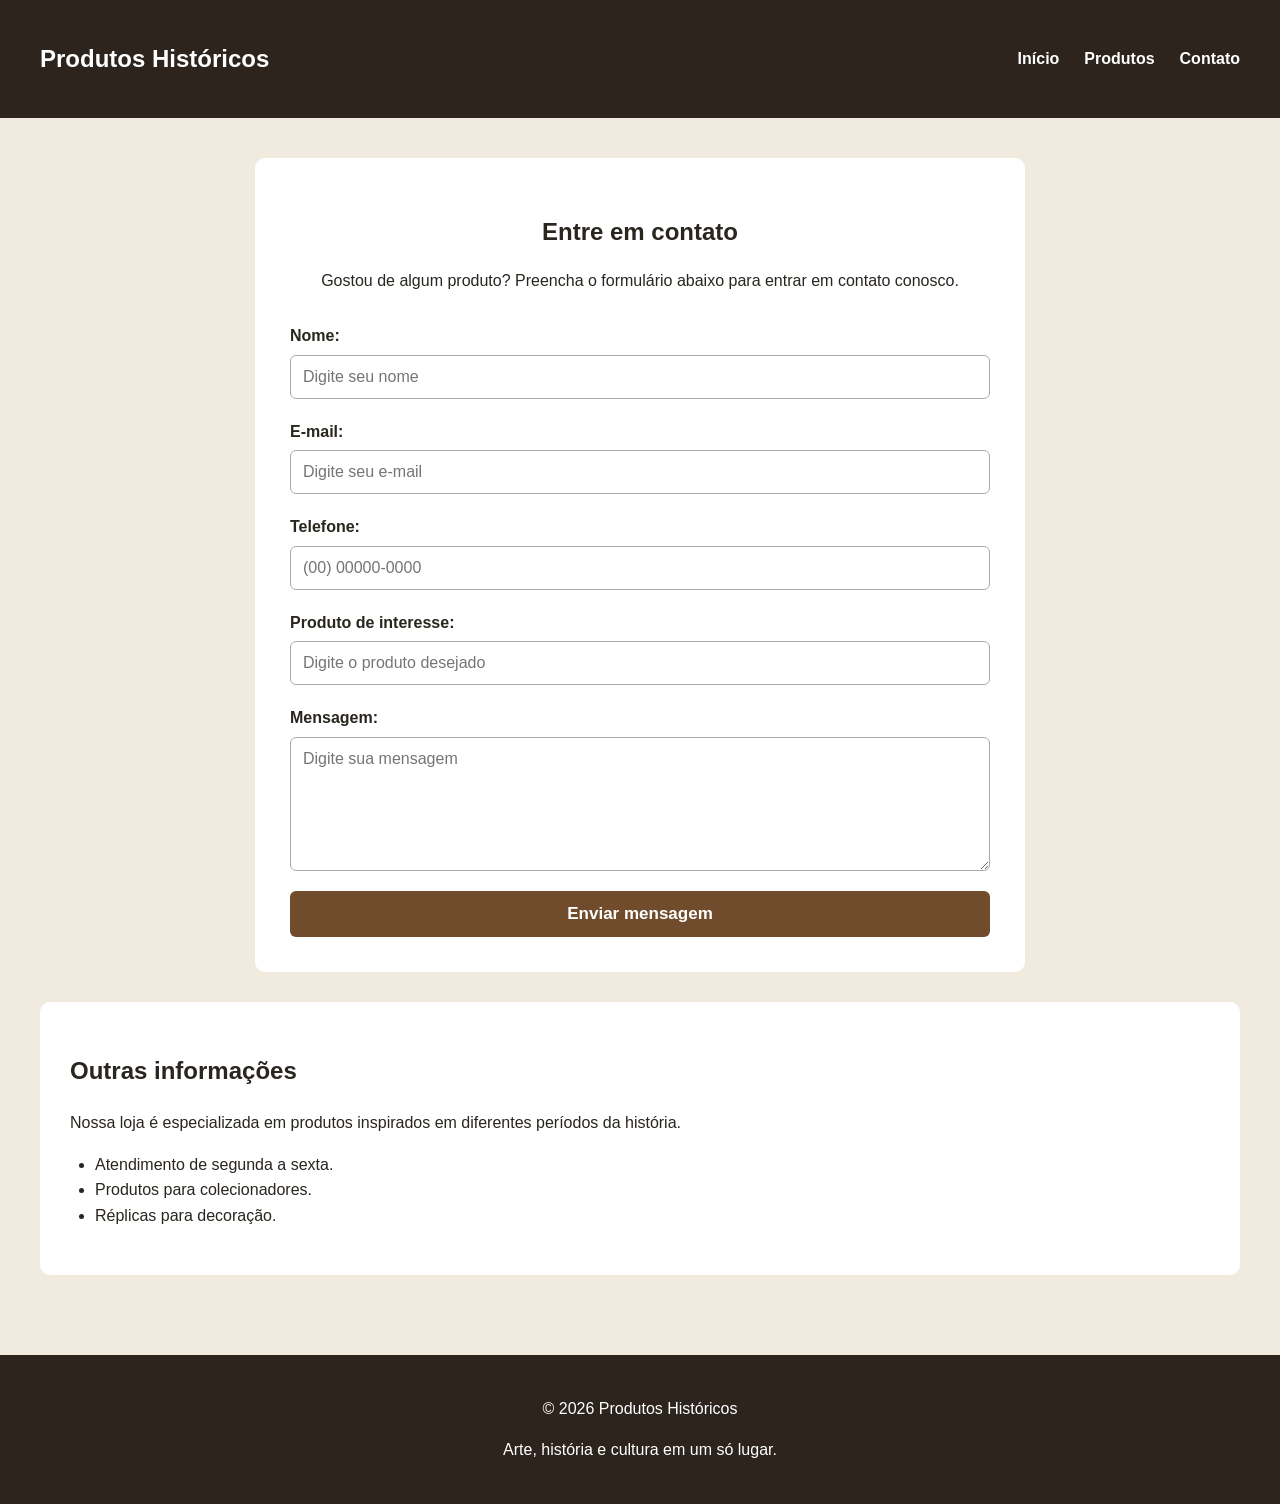
==== pages/contato.html @ 8c6204e8 "." ====
<!DOCTYPE html>

<html lang="pt-br">

<head>
    <meta charset="UTF-8">
    <meta name="viewport" content="width=device-width, initial-scale=1.0">

<title>Produtos Históricos - Contato</title>

<link rel="stylesheet" href="../style/style.css">

</head>

<body>

<header>

    <nav class="menu">

        <h2>Produtos Históricos</h2>

        <ul>
            <li><a href="index.html">Início</a></li>
            <li><a href="produto.html">Produtos</a></li>
            <li><a href="contato.html">Contato</a></li>
        </ul>

    </nav>

</header>


<main>

    <section class="contato">

        <h1>Entre em contato</h1>

        <p>
            Gostou de algum produto? Preencha o formulário
            abaixo para entrar em contato conosco.
        </p>


        <form>

            <div class="campo">

                <label for="nome">
                    Nome:
                </label>

                <input
                    type="text"
                    id="nome"
                    name="nome"
                    placeholder="Digite seu nome"
                    required>

            </div>


            <div class="campo">

                <label for="email">
                    E-mail:
                </label>

                <input
                    type="email"
                    id="email"
                    name="email"
                    placeholder="Digite seu e-mail"
                    required>

            </div>


            <div class="campo">

                <label for="telefone">
                    Telefone:
                </label>

                <input
                    type="tel"
                    id="telefone"
                    name="telefone"
                    placeholder="(00) 00000-0000"
                    required>

            </div>


            <div class="campo">

                <label for="produto">
                    Produto de interesse:
                </label>

                <input
                    type="text"
                    id="produto"
                    name="produto"
                    placeholder="Digite o produto desejado"
                    required>

            </div>


            <div class="campo">

                <label for="mensagem">
                    Mensagem:
                </label>

                <textarea
                    id="mensagem"
                    name="mensagem"
                    placeholder="Digite sua mensagem"
                    rows="6"
                    required></textarea>

            </div>


            <button type="submit">
                Enviar mensagem
            </button>

        </form>

    </section>


    <section class="informacoes-contato">

        <h2>Outras informações</h2>

        <p>
            Nossa loja é especializada em produtos
            inspirados em diferentes períodos da história.
        </p>

        <ul>
            <li>Atendimento de segunda a sexta.</li>
            <li>Produtos para colecionadores.</li>
            <li>Réplicas para decoração.</li>
        </ul>

    </section>

</main>


<footer>

    <p>© 2026 Produtos Históricos</p>

    <p>
        Arte, história e cultura em um só lugar.
    </p>

</footer>

</body>

</html>
---- style/style.css ----
body {
font-family: Arial, sans-serif;
background-color: #f1eadf;
color: #29251f;
line-height: 1.6;
box-sizing: border-box;
margin: 0;
padding: 0;
}

header {
background-color: #2d241d;
color: white;
}

.menu {
max-width: 1200px;
margin: auto;
padding: 20px;

display: flex;
align-items: center;
justify-content: space-between;

}

.menu h2 {
font-size: 24px;
}

.menu ul {
list-style: none;

display: flex;
gap: 25px;

}

.menu a {
color: white;
text-decoration: none;
font-weight: bold;
}

.menu a:hover {
text-decoration: underline;
}

main {
max-width: 1200px;
margin: auto;
padding: 40px 20px;
}

.apresentacao {
text-align: center;
padding: 60px 20px;
margin-bottom: 40px;
background-color: #d6c2a8;
border-radius: 12px;
}

.apresentacao h1 {
font-size: 42px;
margin-bottom: 15px;
}

.apresentacao p {
max-width: 700px;
margin: 0 auto 25px;
}

.botao {
display: inline-block;
margin-top: 15px;
padding: 10px 20px;
background-color: #704c2c;
color: white;

text-decoration: none;
border-radius: 6px;
font-weight: bold;

}

.botao:hover {
background-color: #4e341f;
}

.produtos {
margin-bottom: 50px;
}

.produtos h2 {
text-align: center;
margin-bottom: 30px;
font-size: 30px;
}

.grade-produtos {
display: grid;
grid-template-columns: repeat(4, 1fr);
gap: 25px;

}

.produto {
background-color: white;
padding: 20px;
border-radius: 10px;

box-shadow: 0 3px 10px rgba(0, 0, 0, 0.15);
display: flex;
flex-direction: column;


}

.produto img {
width: 100%;
height: 190px;
object-fit: contain;
margin-bottom: 15px;

}

.produto h3 {
margin-bottom: 10px;
}

.produto p {
margin-bottom: 10px;
}

.preco {
display: block;
font-size: 22px;
font-weight: bold;
color: #704c2c;
margin-top: auto;

}

.sobre {
background-color: #ffffff;
padding: 30px;
border-radius: 10px;
margin-bottom: 30px;

}

.sobre h2 {
margin-bottom: 15px;
}

.sobre ul {
padding-left: 25px;
}

.detalhes h1 {
text-align: center;
margin-bottom: 40px;
font-size: 36px;
}

.produto-detalhes {
display: grid;
grid-template-columns: 1fr 1fr;
gap: 50px;
background-color: white;
padding: 30px;
border-radius: 10px;

}

.produto-detalhes img {
width: 100%;
height: 400px;
object-fit: contain;

}

.informacoes h2,
.informacoes h3 {
margin-bottom: 15px;
}

.informacoes p {
margin-bottom: 15px;
}

.informacoes ul {
padding-left: 25px;
margin-bottom: 20px;
}

.historia,
.outros-produtos {
background-color: white;
padding: 30px;
margin-top: 30px;
border-radius: 10px;

}

.historia h2,
.outros-produtos h2 {
margin-bottom: 15px;
}

.outros-produtos ul {
padding-left: 25px;
}

.contato {
max-width: 700px;
margin: 0 auto;
background-color: white;
padding: 35px;
border-radius: 10px;

}

.contato h1 {
text-align: center;
margin-bottom: 10px;
}

.contato > p {
text-align: center;
margin-bottom: 30px;
}

.campo {
display: flex;
flex-direction: column;
margin-bottom: 20px;

}

.campo label {
margin-bottom: 6px;
font-weight: bold;
}

.campo input,
.campo textarea {
font-family: Arial, sans-serif;
padding: 12px;
border: 1px solid #aaa;
border-radius: 6px;
font-size: 16px;

}

.campo input:focus,
.campo textarea:focus {
outline: 2px solid #704c2c;
}

button {
width: 100%;
padding: 13px;
border: none;
border-radius: 6px;
background-color: #704c2c;
color: white;
font-size: 17px;
font-weight: bold;
cursor: pointer;

}

button:hover {
background-color: #4e341f;
}

.informacoes-contato {
background-color: white;
padding: 30px;
margin-top: 30px;
border-radius: 10px;

}

.informacoes-contato ul {
padding-left: 25px;
}

footer {
background-color: #2d241d;
color: white;
text-align: center;
padding: 25px;
margin-top: 40px;

}

@media (max-width: 900px) {
.grade-produtos {
    grid-template-columns: repeat(2, 1fr);
}

.produto-detalhes {
    grid-template-columns: 1fr;
}

}

@media (max-width: 600px) {

.menu {
    flex-direction: column;
    gap: 15px;
}

.menu ul {
    flex-direction: column;
    text-align: center;
    gap: 10px;
}

.apresentacao h1 {
    font-size: 30px;
}

.grade-produtos {
    grid-template-columns: 1fr;
}

}
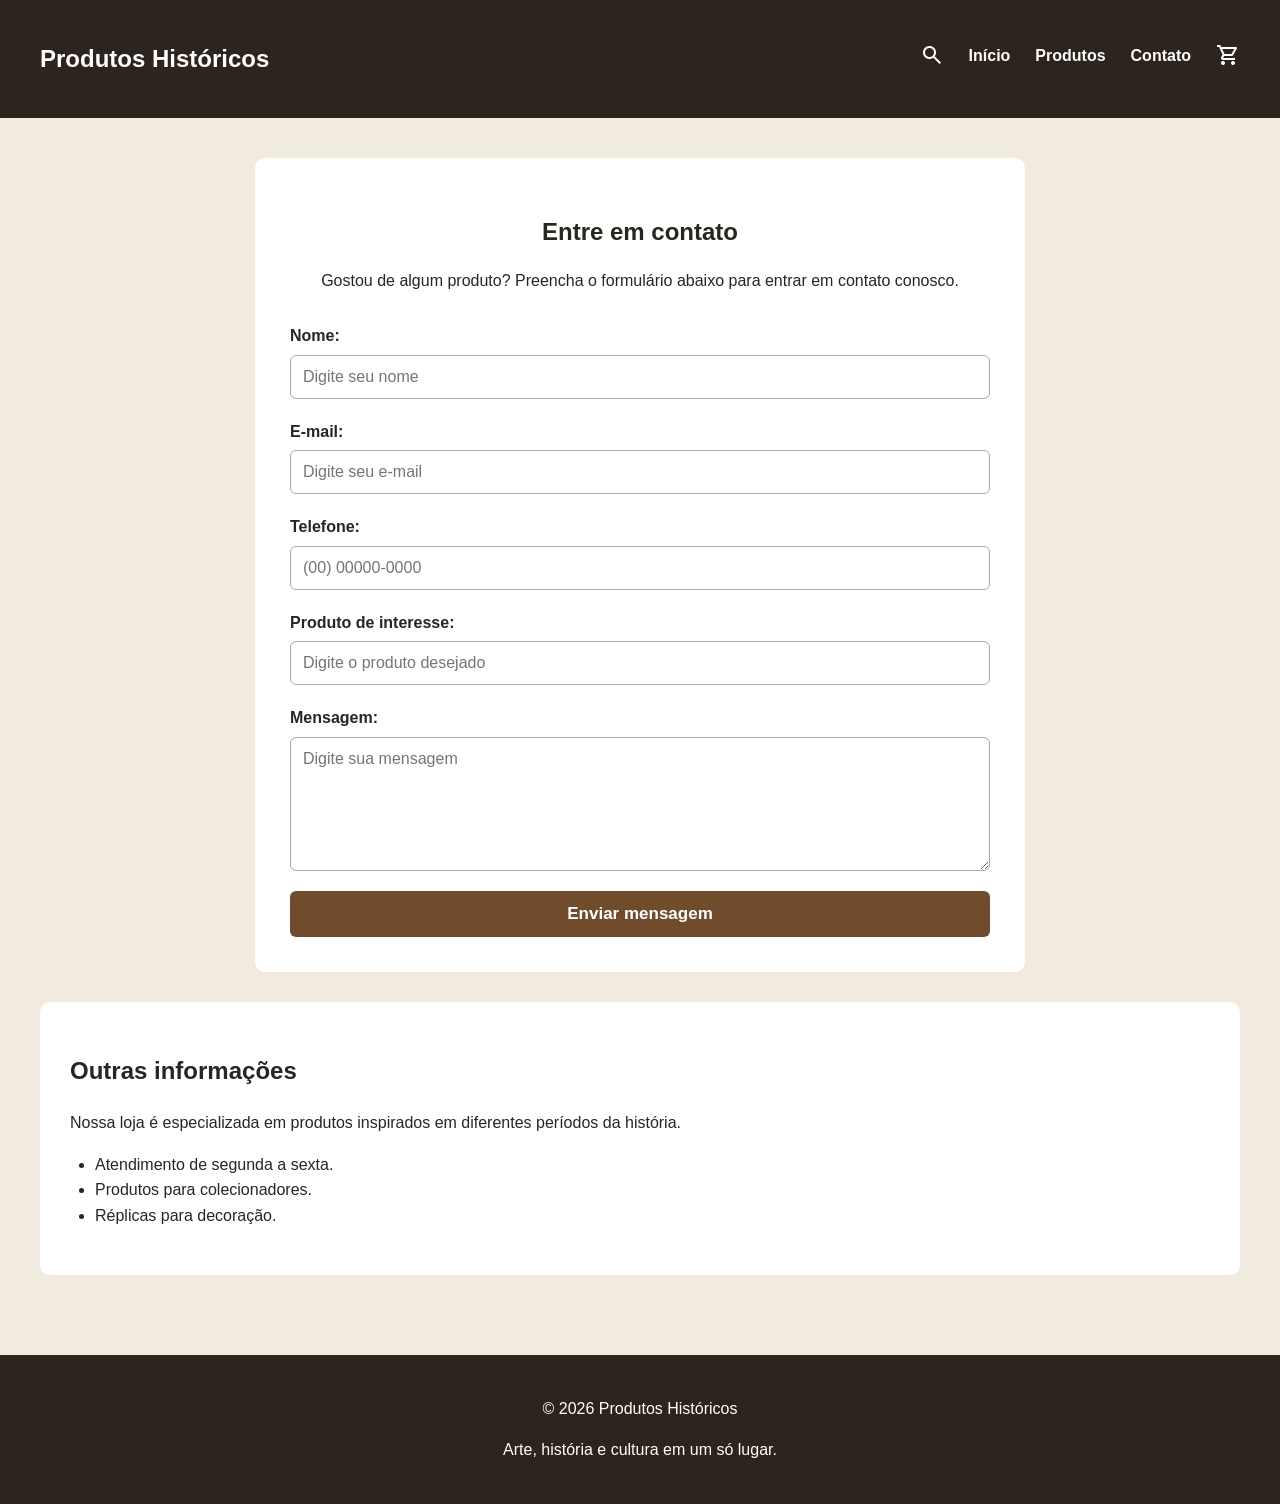
==== commit cd2d10f3: "." ====
--- a/pages/contato.html
+++ b/pages/contato.html
@@ -3,15 +3,22 @@
 <html lang="pt-br">
 
 <head>
+    <head>
+
     <meta charset="UTF-8">
+
     <meta name="viewport" content="width=device-width, initial-scale=1.0">
 
-<title>Produtos Históricos - Contato</title>
-
-<link rel="stylesheet" href="../style/style.css">
+    <title>Arte Histórica - Contato</title>
+
+    <link rel="stylesheet" href="../style/style.css">
+
+    <link rel="stylesheet" href="https://fonts.googleapis.com/css2?family=Material+Symbols+Outlined">
 
 </head>
 
+</head>
+
 <body>
 
 <header>
@@ -21,9 +28,33 @@
         <h2>Produtos Históricos</h2>
 
         <ul>
-            <li><a href="index.html">Início</a></li>
-            <li><a href="produto.html">Produtos</a></li>
-            <li><a href="contato.html">Contato</a></li>
+            <li>
+                <a href="pesquisa.html" class="pesquisa">
+                    <span class="material-symbols-outlined">
+                        search
+                    </span>
+                </a>
+            </li>
+
+            <li>
+                <a href="index.html">Início</a>
+            </li>
+
+            <li>
+                <a href="produto.html">Produtos</a>
+            </li>
+
+            <li>
+                <a href="contato.html">Contato</a>
+            </li>
+
+            <li>
+                <a href="carrinho.html" class="carrinho">
+                    <span class="material-symbols-outlined">
+                        shopping_cart
+                    </span>
+                </a>
+            </li>
         </ul>
 
     </nav>
--- a/style/style.css
+++ b/style/style.css
@@ -30,7 +30,6 @@
 
 .menu ul {
 list-style: none;
-
 display: flex;
 gap: 25px;
 
@@ -112,8 +111,6 @@
 box-shadow: 0 3px 10px rgba(0, 0, 0, 0.15);
 display: flex;
 flex-direction: column;
-
-
 }
 
 .produto img {
@@ -121,7 +118,6 @@
 height: 190px;
 object-fit: contain;
 margin-bottom: 15px;
-
 }
 
 .produto h3 {
@@ -138,7 +134,6 @@
 font-weight: bold;
 color: #704c2c;
 margin-top: auto;
-
 }
 
 .sobre {
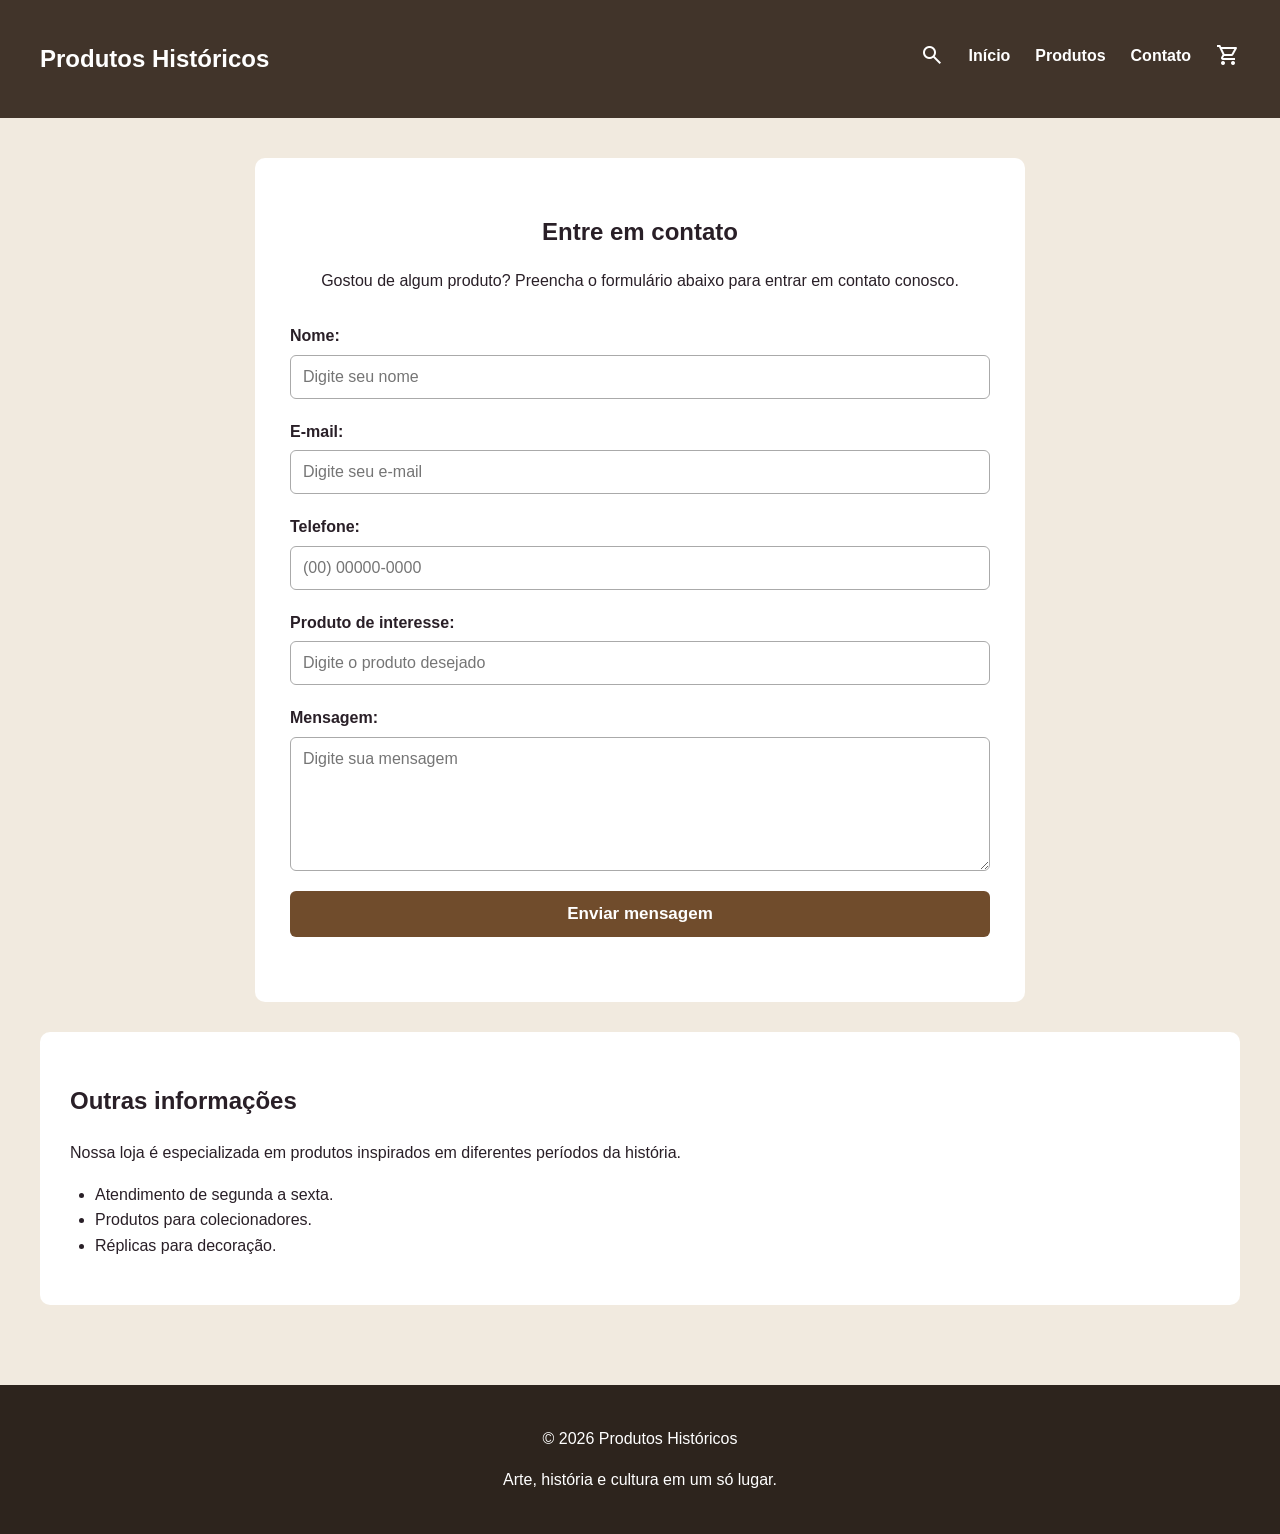
==== commit dc022ad2: "." ====
--- a/pages/contato.html
+++ b/pages/contato.html
@@ -3,7 +3,6 @@
 <html lang="pt-br">
 
 <head>
-    <head>
 
     <meta charset="UTF-8">
 
@@ -13,9 +12,10 @@
 
     <link rel="stylesheet" href="../style/style.css">
 
-    <link rel="stylesheet" href="https://fonts.googleapis.com/css2?family=Material+Symbols+Outlined">
-
-</head>
+    <link rel="stylesheet"
+        href="https://fonts.googleapis.com/css2?family=Material+Symbols+Outlined">
+
+    <script src="../scripts/script.js" defer></script>
 
 </head>
 
@@ -74,7 +74,7 @@
         </p>
 
 
-        <form>
+        <form id="form-contato">
 
             <div class="campo">
 
@@ -162,6 +162,8 @@
 
         </form>
 
+        <p id="feedback-form"></p>
+
     </section>
 
 
--- a/style/style.css
+++ b/style/style.css
@@ -1,15 +1,47 @@
 body {
 font-family: Arial, sans-serif;
 background-color: #f1eadf;
-color: #29251f;
+color: #291f27;
 line-height: 1.6;
 box-sizing: border-box;
 margin: 0;
 padding: 0;
 }
 
+body.ativo {
+    background-color: #222;
+    color: white;
+}
+
+body.ativo .produto {
+    background-color: #333;
+    color: white;
+}
+
+body.ativo .sobre {
+    background-color: #333;
+    color: white;
+}
+
+body.ativo .apresentacao {
+    background-color: #333;
+    color: white;
+}
+
+/* Botão do modo escuro*/
+.menu #btn-tema {
+    width: auto;
+    padding: 10px 20px;
+    margin: 0;
+}
+
+/* Mantém o título em uma linha só sem quebrar */
+.menu h2 {
+    white-space: nowrap;
+}
+
 header {
-background-color: #2d241d;
+background-color: #41342a;
 color: white;
 }
 
@@ -73,7 +105,7 @@
 display: inline-block;
 margin-top: 15px;
 padding: 10px 20px;
-background-color: #704c2c;
+background-color: #8d613b;
 color: white;
 
 text-decoration: none;
@@ -132,7 +164,7 @@
 display: block;
 font-size: 22px;
 font-weight: bold;
-color: #704c2c;
+color: #8d613b;
 margin-top: auto;
 }
 
@@ -324,3 +356,16 @@
 }
 
 }
+
+/* Mensagem exibida quando o formulário é enviado */
+.sucesso {
+    color: green;
+    font-weight: bold;
+    margin-top: 15px;
+}
+
+.preencher {
+    color: rgb(211, 33, 33);
+    font-weight: bold;
+    margin-top: 15px;
+}
